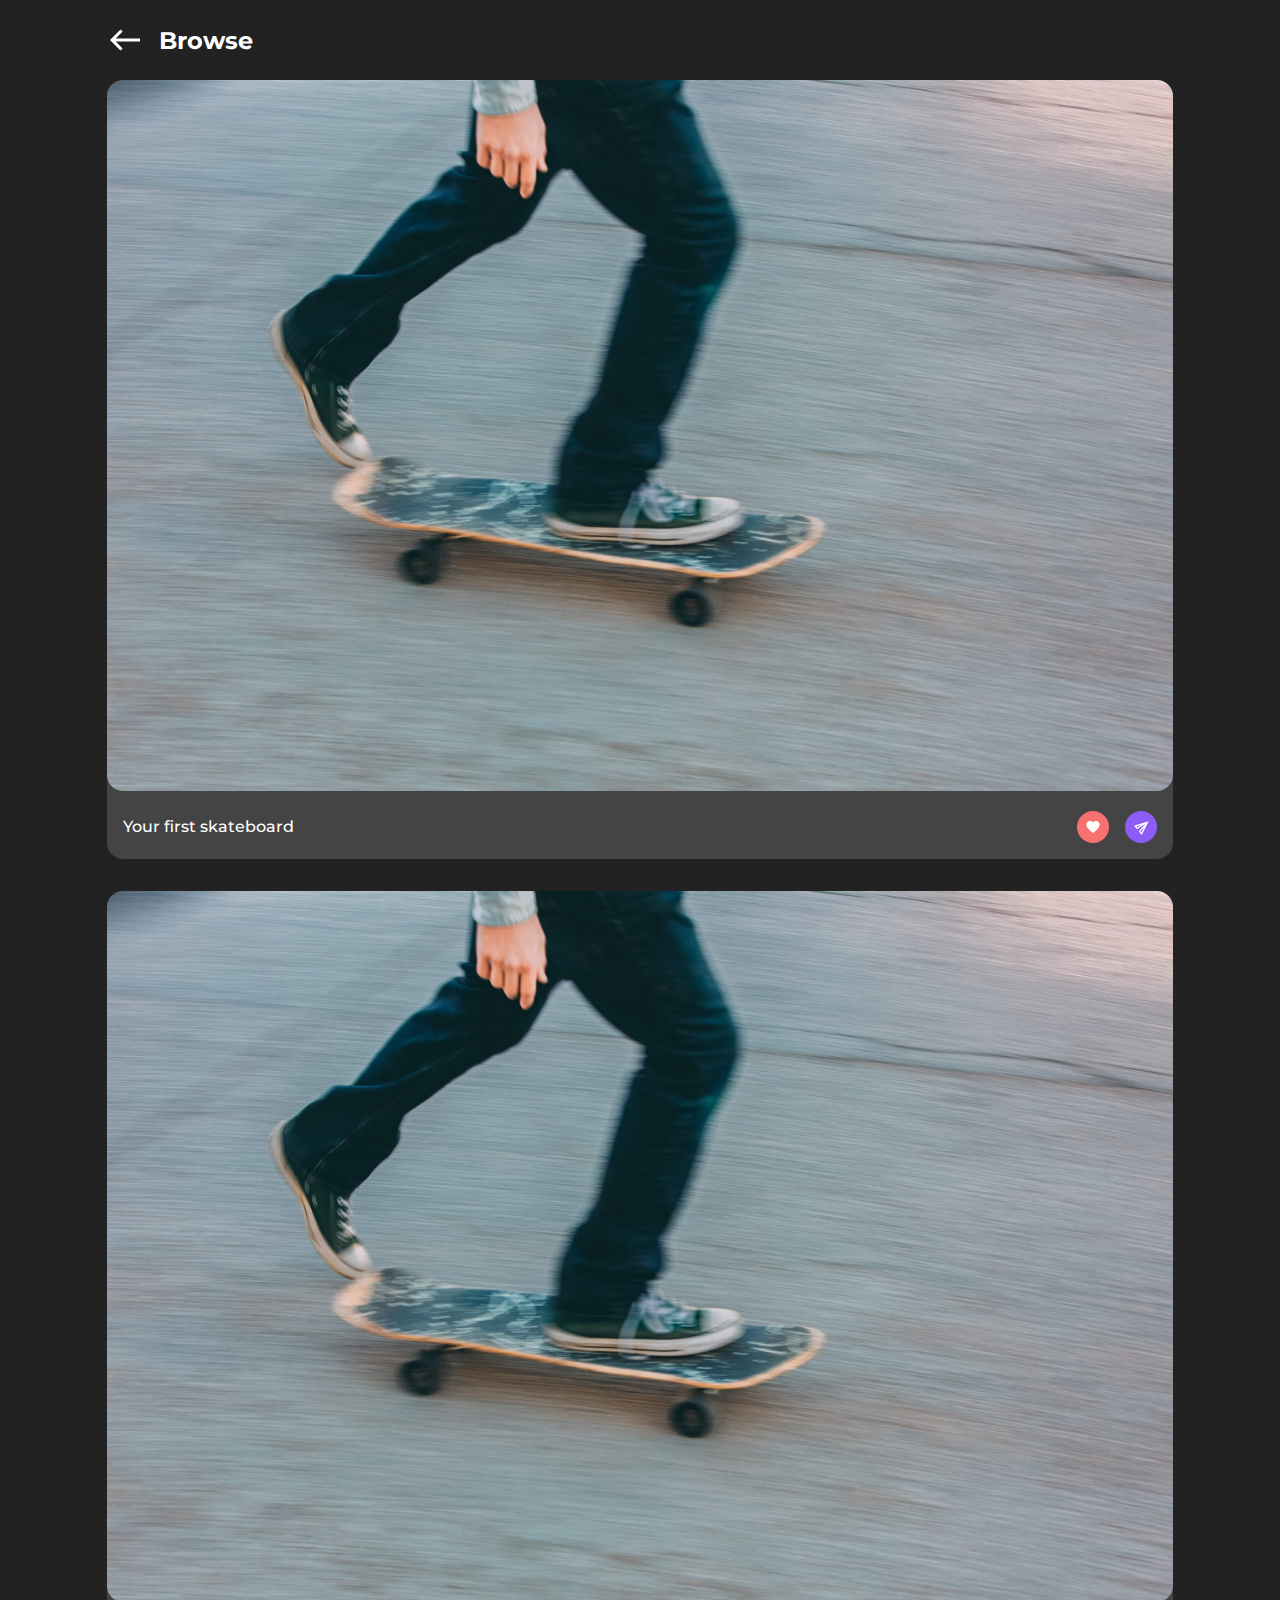
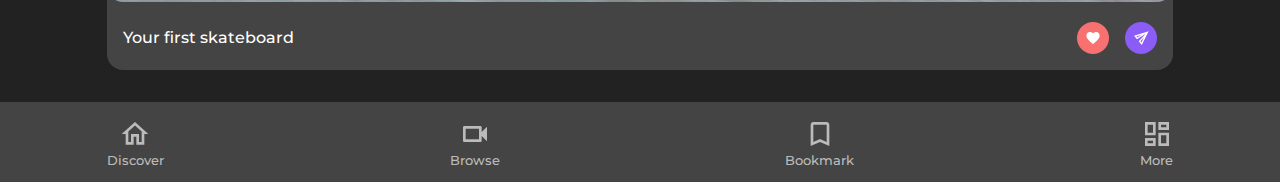
==== screen_one.html @ ca1beae3 "first commit of the browse screen" ====
<!DOCTYPE html>
<html lang="en">
  <head>
    <meta charset="UTF-8" />
    <meta http-equiv="X-UA-Compatible" content="IE=edge" />
    <meta name="viewport" content="width=device-width, initial-scale=1.0" />
    <title>Document</title>
    <link rel="stylesheet" href="one.css" />
    <script src="script.js" defer></script>
  </head>
  <body>
    <header>
      <svg
        xmlns="http://www.w3.org/2000/svg"
        enable-background="new 0 0 24 24"
        height="36px"
        viewBox="0 0 24 24"
        width="36px"
        fill="#000000"
      >
        <rect fill="none" height="24" width="24" />
        <path d="M9,19l1.41-1.41L5.83,13H22V11H5.83l4.59-4.59L9,5l-7,7L9,19z" />
      </svg>
      <h2>Browse</h2>
    </header>
    <main>
      <article>
        <img src="skateboard.jpg" alt="skateboard" class="article-img" />
        <div class="article-info">
          <h4>Your first skateboard</h4>
          <div class="heart">
            <svg
              xmlns="http://www.w3.org/2000/svg"
              height="36px"
              viewBox="0 0 24 24"
              width="36px"
              fill="#000000"
            >
              <path d="M0 0h24v24H0V0z" fill="none" />
              <path
                d="M12 21.35l-1.45-1.32C5.4 15.36 2 12.28 2 8.5 2 5.42 4.42 3 7.5 3c1.74 0 3.41.81 4.5 2.09C13.09 3.81 14.76 3 16.5 3 19.58 3 22 5.42 22 8.5c0 3.78-3.4 6.86-8.55 11.54L12 21.35z"
              />
            </svg>
          </div>
          <div class="send">
            <svg
              xmlns="http://www.w3.org/2000/svg"
              height="36px"
              viewBox="0 0 24 24"
              width="36px"
              fill="#000000"
            >
              <path d="M0 0h24v24H0V0z" fill="none" />
              <path
                d="M4.01 6.03l7.51 3.22-7.52-1 .01-2.22m7.5 8.72L4 17.97v-2.22l7.51-1M2.01 3L2 10l15 2-15 2 .01 7L23 12 2.01 3z"
              />
            </svg>
          </div>
        </div>
      </article>
      <article>
        <img src="skateboard.jpg" alt="skateboard" class="article-img" />
        <div class="article-info">
          <h4>Your first skateboard</h4>
          <div class="heart">
            <svg
              xmlns="http://www.w3.org/2000/svg"
              height="36px"
              viewBox="0 0 24 24"
              width="36px"
              fill="#000000"
            >
              <path d="M0 0h24v24H0V0z" fill="none" />
              <path
                d="M12 21.35l-1.45-1.32C5.4 15.36 2 12.28 2 8.5 2 5.42 4.42 3 7.5 3c1.74 0 3.41.81 4.5 2.09C13.09 3.81 14.76 3 16.5 3 19.58 3 22 5.42 22 8.5c0 3.78-3.4 6.86-8.55 11.54L12 21.35z"
              />
            </svg>
          </div>
          <div class="send">
            <svg
              xmlns="http://www.w3.org/2000/svg"
              height="36px"
              viewBox="0 0 24 24"
              width="36px"
              fill="#000000"
            >
              <path d="M0 0h24v24H0V0z" fill="none" />
              <path
                d="M4.01 6.03l7.51 3.22-7.52-1 .01-2.22m7.5 8.72L4 17.97v-2.22l7.51-1M2.01 3L2 10l15 2-15 2 .01 7L23 12 2.01 3z"
              />
            </svg>
          </div>
        </div>
      </article>
    </main>

    <footer>
      <div class="footer-container">
        <div data-footer-item>
          <svg
            xmlns="http://www.w3.org/2000/svg"
            height="36px"
            viewBox="0 0 24 24"
            width="36px"
            fill="#000000"
          >
            <path d="M0 0h24v24H0V0z" fill="none" />
            <path
              d="M12 5.69l5 4.5V18h-2v-6H9v6H7v-7.81l5-4.5M12 3L2 12h3v8h6v-6h2v6h6v-8h3L12 3z"
            />
          </svg>
          <h5 class="info">Discover</h5>
        </div>
        <div data-footer-item>
          <svg
            xmlns="http://www.w3.org/2000/svg"
            height="36px"
            viewBox="0 0 24 24"
            width="36px"
            fill="#000000"
          >
            <path d="M0 0h24v24H0V0z" fill="none" />
            <path
              d="M15 8v8H5V8h10m1-2H4c-.55 0-1 .45-1 1v10c0 .55.45 1 1 1h12c.55 0 1-.45 1-1v-3.5l4 4v-11l-4 4V7c0-.55-.45-1-1-1z"
            />
          </svg>
          <h5 class="info">Browse</h5>
        </div>
        <div data-footer-item>
          <svg
            xmlns="http://www.w3.org/2000/svg"
            height="36px"
            viewBox="0 0 24 24"
            width="36px"
            fill="#000000"
          >
            <path d="M0 0h24v24H0V0z" fill="none" />
            <path
              d="M17 3H7c-1.1 0-2 .9-2 2v16l7-3 7 3V5c0-1.1-.9-2-2-2zm0 15l-5-2.18L7 18V5h10v13z"
            />
          </svg>
          <h5 class="info">Bookmark</h5>
        </div>
        <div data-footer-item>
          <svg
            xmlns="http://www.w3.org/2000/svg"
            height="36px"
            viewBox="0 0 24 24"
            width="36px"
            fill="#000000"
          >
            <path d="M0 0h24v24H0V0z" fill="none" />
            <path
              d="M19 5v2h-4V5h4M9 5v6H5V5h4m10 8v6h-4v-6h4M9 17v2H5v-2h4M21 3h-8v6h8V3zM11 3H3v10h8V3zm10 8h-8v10h8V11zm-10 4H3v6h8v-6z"
            />
          </svg>
          <h5 class="info">More</h5>
        </div>
      </div>
    </footer>
  </body>
</html>
---- one.css ----
@import url("https://fonts.googleapis.com/css2?family=Montserrat:wght@300;400;500;600;700&display=swap");

*,
*::before,
*::after {
  padding: 0;
  margin: 0;
  box-sizing: border-box;
}

body {
  font-family: Montserrat, sans-serif;
  background: #222;
  display: grid;
  grid-template-columns: 0.1fr 1fr 0.1fr;
  grid-template-rows: 5rem auto 5rem;
  grid-template-areas:
    ". header ."
    ". main ."
    "footer footer footer";
}

header {
  grid-area: header;
  display: flex;
  justify-content: flex-start;
  align-items: center;
  gap: 1rem;
}

header svg {
  fill: white;
}

header h2 {
  color: white;
}

main {
  grid-area: main;
  display: flex;
  flex-direction: column;
  overflow: scroll;
}

main article {
  /* width: 100%; */
  background-color: #444;
  margin: 0 0 2rem 0;
  border-radius: 1rem;
}

main article .article-img {
  width: 100%;
  border-radius: 1rem;
}

main article .article-info {
  display: flex;
  justify-content: flex-end;
  align-items: center;
  gap: 1rem;
  padding: 1rem;
}

main article .article-info h4 {
  margin-right: auto;
  color: white;
  font-weight: 500;
}

main article .article-info div {
  height: 2rem;
  width: 2rem;
  border-radius: 50%;
  display: flex;
  justify-content: center;
  align-items: center;
}

main article .article-info div:hover {
  background-color: #aaa;
}

main article .article-info .heart {
  background-color: #f87171;
}

main article .article-info .send {
  background-color: #8b5cf6;
  position: relative;
}

main article .article-info svg {
  width: 1rem;
  fill: white;
}

main article .article-info .send svg {
  transform: rotate(-40deg);
  position: absolute;
  left: 0.6rem;
  top: -0.2rem;
}

footer {
  grid-area: footer;
  background-color: #444;
  display: grid;
  grid-template-columns: inherit;
}

.footer-container {
  grid-column: 2/3;
  display: flex;
  justify-content: space-between;
  align-items: center;
}

.footer-container div {
  display: flex;
  flex-direction: column;
  justify-content: center;
  align-items: center;
}

.footer-container div .info {
  color: #bbb;
  font-weight: 500;
}

footer svg {
  fill: #bbb;
  width: 2rem;
}

.active-svg {
  fill: #8b5cf6;
}

.active-info {
  color: white;
}
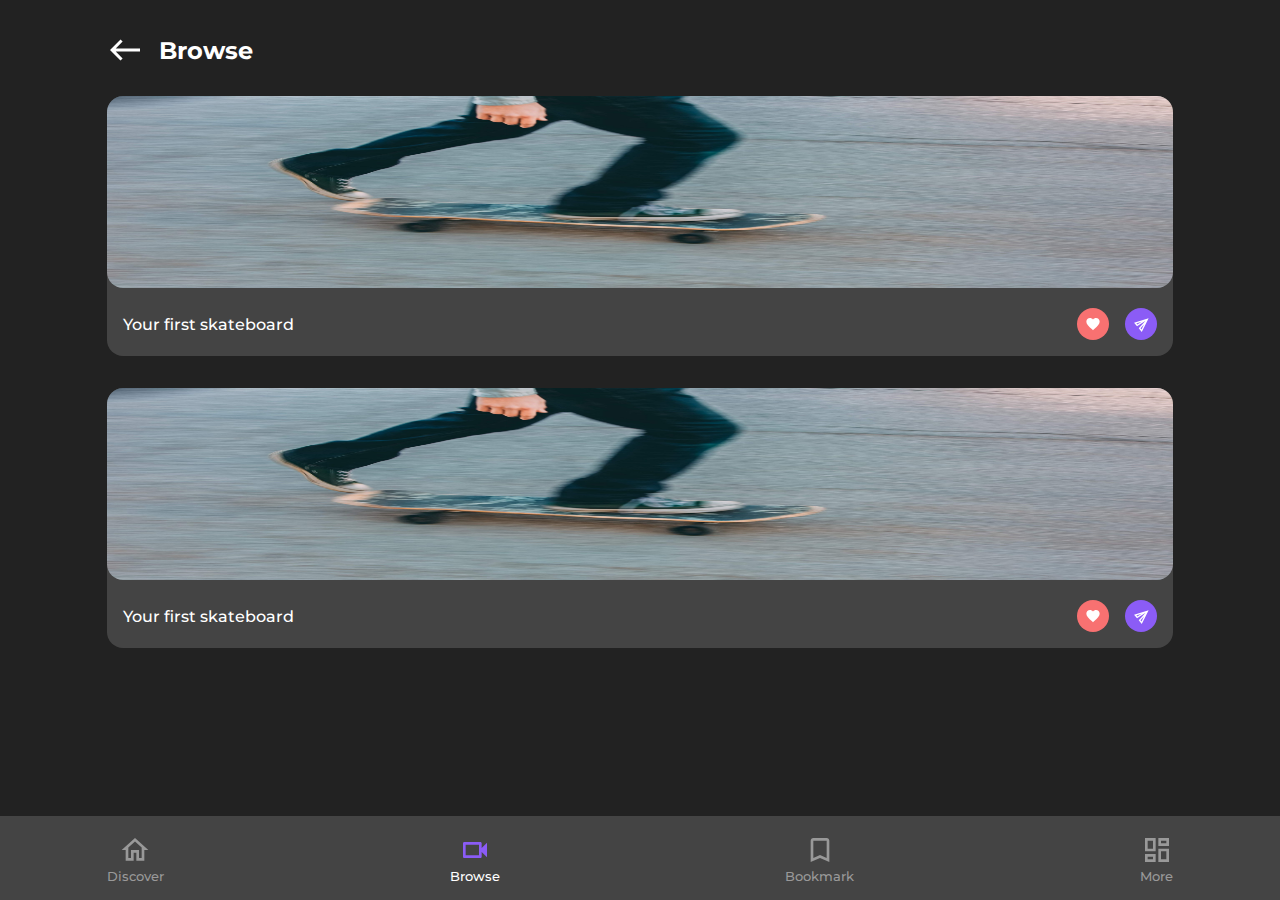
==== commit 9d3954ee: "solved the color issue of footer text" ====
--- a/screen_one.html
+++ b/screen_one.html
@@ -10,18 +10,22 @@
   </head>
   <body>
     <header>
-      <svg
-        xmlns="http://www.w3.org/2000/svg"
-        enable-background="new 0 0 24 24"
-        height="36px"
-        viewBox="0 0 24 24"
-        width="36px"
-        fill="#000000"
-      >
-        <rect fill="none" height="24" width="24" />
-        <path d="M9,19l1.41-1.41L5.83,13H22V11H5.83l4.59-4.59L9,5l-7,7L9,19z" />
-      </svg>
-      <h2>Browse</h2>
+      <div class="header-content">
+        <svg
+          xmlns="http://www.w3.org/2000/svg"
+          enable-background="new 0 0 24 24"
+          height="36px"
+          viewBox="0 0 24 24"
+          width="36px"
+          fill="#000000"
+        >
+          <rect fill="none" height="24" width="24" />
+          <path
+            d="M9,19l1.41-1.41L5.83,13H22V11H5.83l4.59-4.59L9,5l-7,7L9,19z"
+          />
+        </svg>
+        <h2>Browse</h2>
+      </div>
     </header>
     <main>
       <article>
@@ -111,7 +115,7 @@
           </svg>
           <h5 class="info">Discover</h5>
         </div>
-        <div data-footer-item>
+        <div data-footer-item class="active">
           <svg
             xmlns="http://www.w3.org/2000/svg"
             height="36px"
--- a/one.css
+++ b/one.css
@@ -22,6 +22,17 @@
 
 header {
   grid-area: header;
+  display: grid;
+  grid-template-columns: inherit;
+  position: fixed;
+  top: 0;
+  width: 100%;
+  background-color: #222;
+  padding: 2rem 0 1rem 0;
+}
+
+.header-content {
+  grid-column: 2/3;
   display: flex;
   justify-content: flex-start;
   align-items: center;
@@ -40,7 +51,8 @@
   grid-area: main;
   display: flex;
   flex-direction: column;
-  overflow: scroll;
+  /* overflow: scroll; */
+  margin: 1rem 0 0 0;
 }
 
 main article {
@@ -53,6 +65,8 @@
 main article .article-img {
   width: 100%;
   border-radius: 1rem;
+  height: 12rem;
+  background-size: cover;
 }
 
 main article .article-info {
@@ -108,6 +122,10 @@
   background-color: #444;
   display: grid;
   grid-template-columns: inherit;
+  position: fixed;
+  bottom: 0;
+  width: 100%;
+  padding: 1rem 0;
 }
 
 .footer-container {
@@ -125,19 +143,19 @@
 }
 
 .footer-container div .info {
-  color: #bbb;
+  color: #999;
   font-weight: 500;
 }
 
 footer svg {
-  fill: #bbb;
+  fill: #999;
   width: 2rem;
 }
 
-.active-svg {
+.active[data-footer-item] svg {
   fill: #8b5cf6;
 }
 
-.active-info {
+.active[data-footer-item] .info {
   color: white;
 }
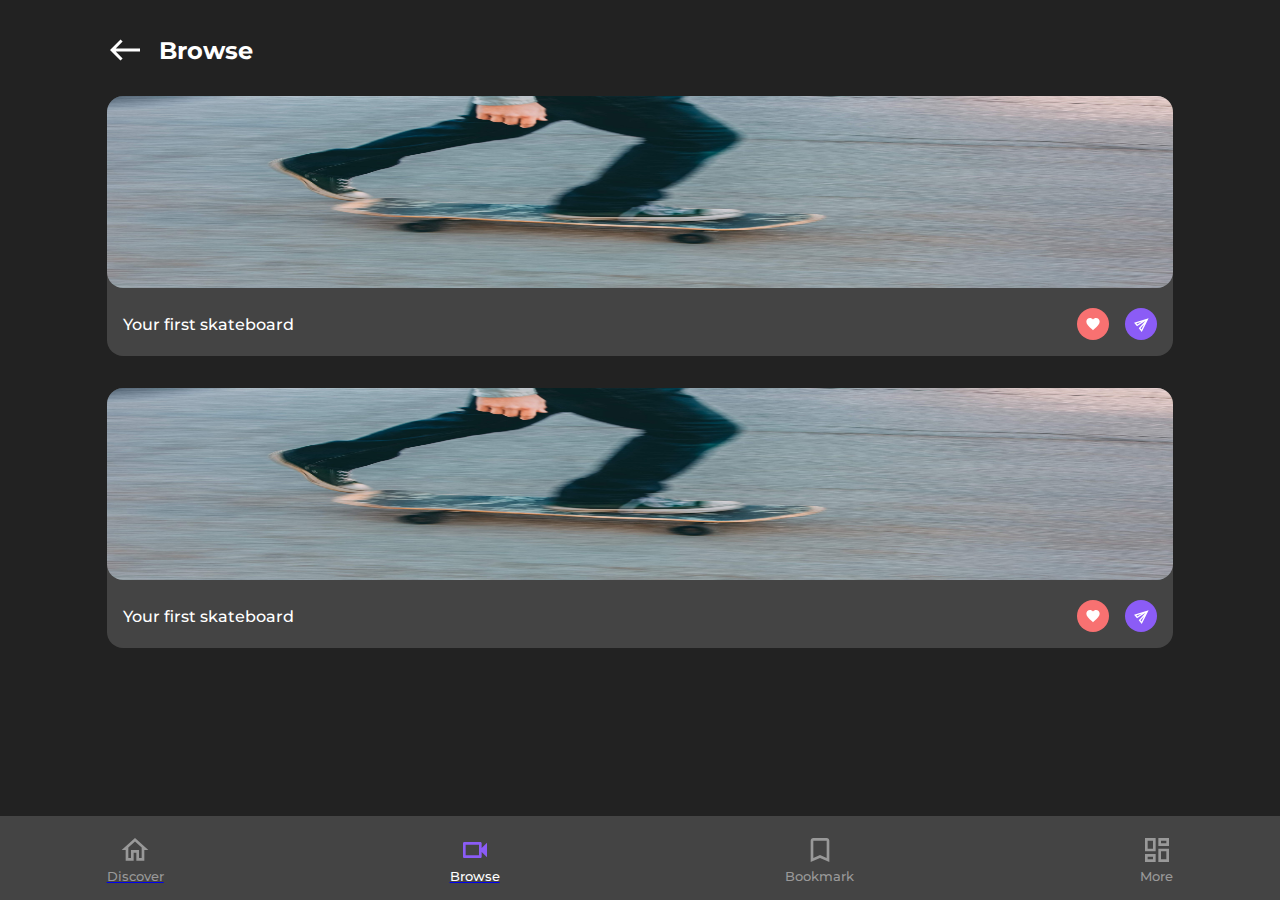
==== commit cb89b9c9: "added anchor tag for the footer item" ====
--- a/screen_one.html
+++ b/screen_one.html
@@ -100,36 +100,40 @@
 
     <footer>
       <div class="footer-container">
-        <div data-footer-item>
-          <svg
-            xmlns="http://www.w3.org/2000/svg"
-            height="36px"
-            viewBox="0 0 24 24"
-            width="36px"
-            fill="#000000"
-          >
-            <path d="M0 0h24v24H0V0z" fill="none" />
-            <path
-              d="M12 5.69l5 4.5V18h-2v-6H9v6H7v-7.81l5-4.5M12 3L2 12h3v8h6v-6h2v6h6v-8h3L12 3z"
-            />
-          </svg>
-          <h5 class="info">Discover</h5>
-        </div>
-        <div data-footer-item class="active">
-          <svg
-            xmlns="http://www.w3.org/2000/svg"
-            height="36px"
-            viewBox="0 0 24 24"
-            width="36px"
-            fill="#000000"
-          >
-            <path d="M0 0h24v24H0V0z" fill="none" />
-            <path
-              d="M15 8v8H5V8h10m1-2H4c-.55 0-1 .45-1 1v10c0 .55.45 1 1 1h12c.55 0 1-.45 1-1v-3.5l4 4v-11l-4 4V7c0-.55-.45-1-1-1z"
-            />
-          </svg>
-          <h5 class="info">Browse</h5>
-        </div>
+        <a href="screen_two.html">
+          <div data-footer-item>
+            <svg
+              xmlns="http://www.w3.org/2000/svg"
+              height="36px"
+              viewBox="0 0 24 24"
+              width="36px"
+              fill="#000000"
+            >
+              <path d="M0 0h24v24H0V0z" fill="none" />
+              <path
+                d="M12 5.69l5 4.5V18h-2v-6H9v6H7v-7.81l5-4.5M12 3L2 12h3v8h6v-6h2v6h6v-8h3L12 3z"
+              />
+            </svg>
+            <h5 class="info">Discover</h5>
+          </div>
+        </a>
+        <a href="screen_one.html">
+          <div data-footer-item class="active">
+            <svg
+              xmlns="http://www.w3.org/2000/svg"
+              height="36px"
+              viewBox="0 0 24 24"
+              width="36px"
+              fill="#000000"
+            >
+              <path d="M0 0h24v24H0V0z" fill="none" />
+              <path
+                d="M15 8v8H5V8h10m1-2H4c-.55 0-1 .45-1 1v10c0 .55.45 1 1 1h12c.55 0 1-.45 1-1v-3.5l4 4v-11l-4 4V7c0-.55-.45-1-1-1z"
+              />
+            </svg>
+            <h5 class="info">Browse</h5>
+          </div>
+        </a>
         <div data-footer-item>
           <svg
             xmlns="http://www.w3.org/2000/svg"
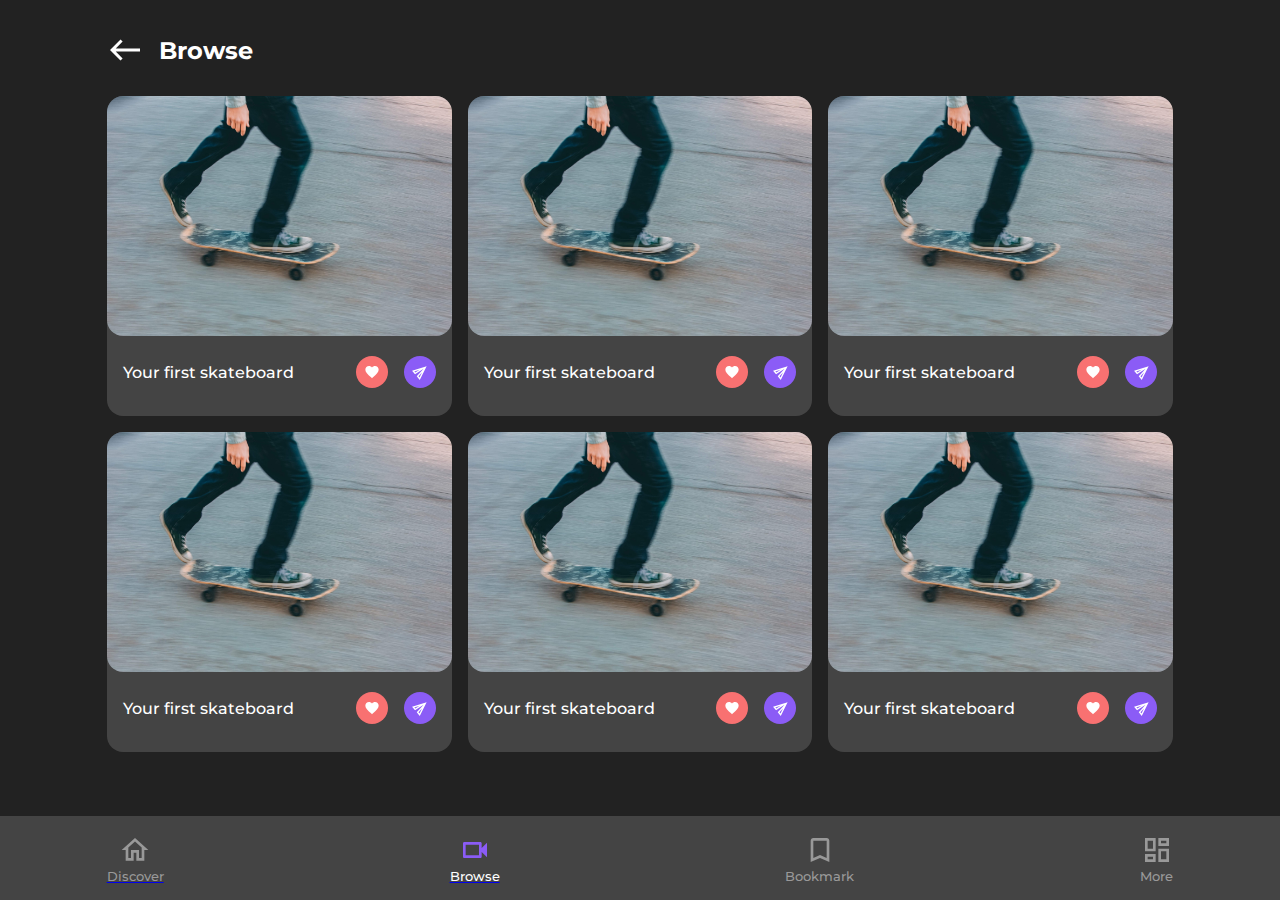
==== commit 3e16108b: "changed the main section to grid in screen one" ====
--- a/screen_one.html
+++ b/screen_one.html
@@ -96,6 +96,142 @@
           </div>
         </div>
       </article>
+      <article>
+        <img src="skateboard.jpg" alt="skateboard" class="article-img" />
+        <div class="article-info">
+          <h4>Your first skateboard</h4>
+          <div class="heart">
+            <svg
+              xmlns="http://www.w3.org/2000/svg"
+              height="36px"
+              viewBox="0 0 24 24"
+              width="36px"
+              fill="#000000"
+            >
+              <path d="M0 0h24v24H0V0z" fill="none" />
+              <path
+                d="M12 21.35l-1.45-1.32C5.4 15.36 2 12.28 2 8.5 2 5.42 4.42 3 7.5 3c1.74 0 3.41.81 4.5 2.09C13.09 3.81 14.76 3 16.5 3 19.58 3 22 5.42 22 8.5c0 3.78-3.4 6.86-8.55 11.54L12 21.35z"
+              />
+            </svg>
+          </div>
+          <div class="send">
+            <svg
+              xmlns="http://www.w3.org/2000/svg"
+              height="36px"
+              viewBox="0 0 24 24"
+              width="36px"
+              fill="#000000"
+            >
+              <path d="M0 0h24v24H0V0z" fill="none" />
+              <path
+                d="M4.01 6.03l7.51 3.22-7.52-1 .01-2.22m7.5 8.72L4 17.97v-2.22l7.51-1M2.01 3L2 10l15 2-15 2 .01 7L23 12 2.01 3z"
+              />
+            </svg>
+          </div>
+        </div>
+      </article>
+      <article>
+        <img src="skateboard.jpg" alt="skateboard" class="article-img" />
+        <div class="article-info">
+          <h4>Your first skateboard</h4>
+          <div class="heart">
+            <svg
+              xmlns="http://www.w3.org/2000/svg"
+              height="36px"
+              viewBox="0 0 24 24"
+              width="36px"
+              fill="#000000"
+            >
+              <path d="M0 0h24v24H0V0z" fill="none" />
+              <path
+                d="M12 21.35l-1.45-1.32C5.4 15.36 2 12.28 2 8.5 2 5.42 4.42 3 7.5 3c1.74 0 3.41.81 4.5 2.09C13.09 3.81 14.76 3 16.5 3 19.58 3 22 5.42 22 8.5c0 3.78-3.4 6.86-8.55 11.54L12 21.35z"
+              />
+            </svg>
+          </div>
+          <div class="send">
+            <svg
+              xmlns="http://www.w3.org/2000/svg"
+              height="36px"
+              viewBox="0 0 24 24"
+              width="36px"
+              fill="#000000"
+            >
+              <path d="M0 0h24v24H0V0z" fill="none" />
+              <path
+                d="M4.01 6.03l7.51 3.22-7.52-1 .01-2.22m7.5 8.72L4 17.97v-2.22l7.51-1M2.01 3L2 10l15 2-15 2 .01 7L23 12 2.01 3z"
+              />
+            </svg>
+          </div>
+        </div>
+      </article>
+      <article>
+        <img src="skateboard.jpg" alt="skateboard" class="article-img" />
+        <div class="article-info">
+          <h4>Your first skateboard</h4>
+          <div class="heart">
+            <svg
+              xmlns="http://www.w3.org/2000/svg"
+              height="36px"
+              viewBox="0 0 24 24"
+              width="36px"
+              fill="#000000"
+            >
+              <path d="M0 0h24v24H0V0z" fill="none" />
+              <path
+                d="M12 21.35l-1.45-1.32C5.4 15.36 2 12.28 2 8.5 2 5.42 4.42 3 7.5 3c1.74 0 3.41.81 4.5 2.09C13.09 3.81 14.76 3 16.5 3 19.58 3 22 5.42 22 8.5c0 3.78-3.4 6.86-8.55 11.54L12 21.35z"
+              />
+            </svg>
+          </div>
+          <div class="send">
+            <svg
+              xmlns="http://www.w3.org/2000/svg"
+              height="36px"
+              viewBox="0 0 24 24"
+              width="36px"
+              fill="#000000"
+            >
+              <path d="M0 0h24v24H0V0z" fill="none" />
+              <path
+                d="M4.01 6.03l7.51 3.22-7.52-1 .01-2.22m7.5 8.72L4 17.97v-2.22l7.51-1M2.01 3L2 10l15 2-15 2 .01 7L23 12 2.01 3z"
+              />
+            </svg>
+          </div>
+        </div>
+      </article>
+      <article>
+        <img src="skateboard.jpg" alt="skateboard" class="article-img" />
+        <div class="article-info">
+          <h4>Your first skateboard</h4>
+          <div class="heart">
+            <svg
+              xmlns="http://www.w3.org/2000/svg"
+              height="36px"
+              viewBox="0 0 24 24"
+              width="36px"
+              fill="#000000"
+            >
+              <path d="M0 0h24v24H0V0z" fill="none" />
+              <path
+                d="M12 21.35l-1.45-1.32C5.4 15.36 2 12.28 2 8.5 2 5.42 4.42 3 7.5 3c1.74 0 3.41.81 4.5 2.09C13.09 3.81 14.76 3 16.5 3 19.58 3 22 5.42 22 8.5c0 3.78-3.4 6.86-8.55 11.54L12 21.35z"
+              />
+            </svg>
+          </div>
+          <div class="send">
+            <svg
+              xmlns="http://www.w3.org/2000/svg"
+              height="36px"
+              viewBox="0 0 24 24"
+              width="36px"
+              fill="#000000"
+            >
+              <path d="M0 0h24v24H0V0z" fill="none" />
+              <path
+                d="M4.01 6.03l7.51 3.22-7.52-1 .01-2.22m7.5 8.72L4 17.97v-2.22l7.51-1M2.01 3L2 10l15 2-15 2 .01 7L23 12 2.01 3z"
+              />
+            </svg>
+          </div>
+        </div>
+      </article>
     </main>
 
     <footer>
--- a/one.css
+++ b/one.css
@@ -49,23 +49,27 @@
 
 main {
   grid-area: main;
-  display: flex;
-  flex-direction: column;
+  /* display: flex; */
+  /* flex-direction: column; */
   /* overflow: scroll; */
-  margin: 1rem 0 0 0;
+  display: grid;
+  grid-template-columns: 1fr;
+  grid-auto-rows: 20rem;
+  grid-gap: 1rem;
+  margin: 1rem 0;
 }
 
 main article {
   /* width: 100%; */
   background-color: #444;
-  margin: 0 0 2rem 0;
+  /* margin: 0 0 2rem 0; */
   border-radius: 1rem;
 }
 
 main article .article-img {
   width: 100%;
   border-radius: 1rem;
-  height: 12rem;
+  height: 15rem;
   background-size: cover;
 }
 
@@ -159,3 +163,13 @@
 .active[data-footer-item] .info {
   color: white;
 }
+
+@media only screen and (min-width: 750px) {
+  main {
+    display: grid;
+    grid-template-columns: repeat(auto-fill, minmax(20rem, 1fr));
+    grid-auto-rows: 20rem;
+    grid-column-gap: 1rem;
+    grid-row-gap: 1rem;
+  }
+}
